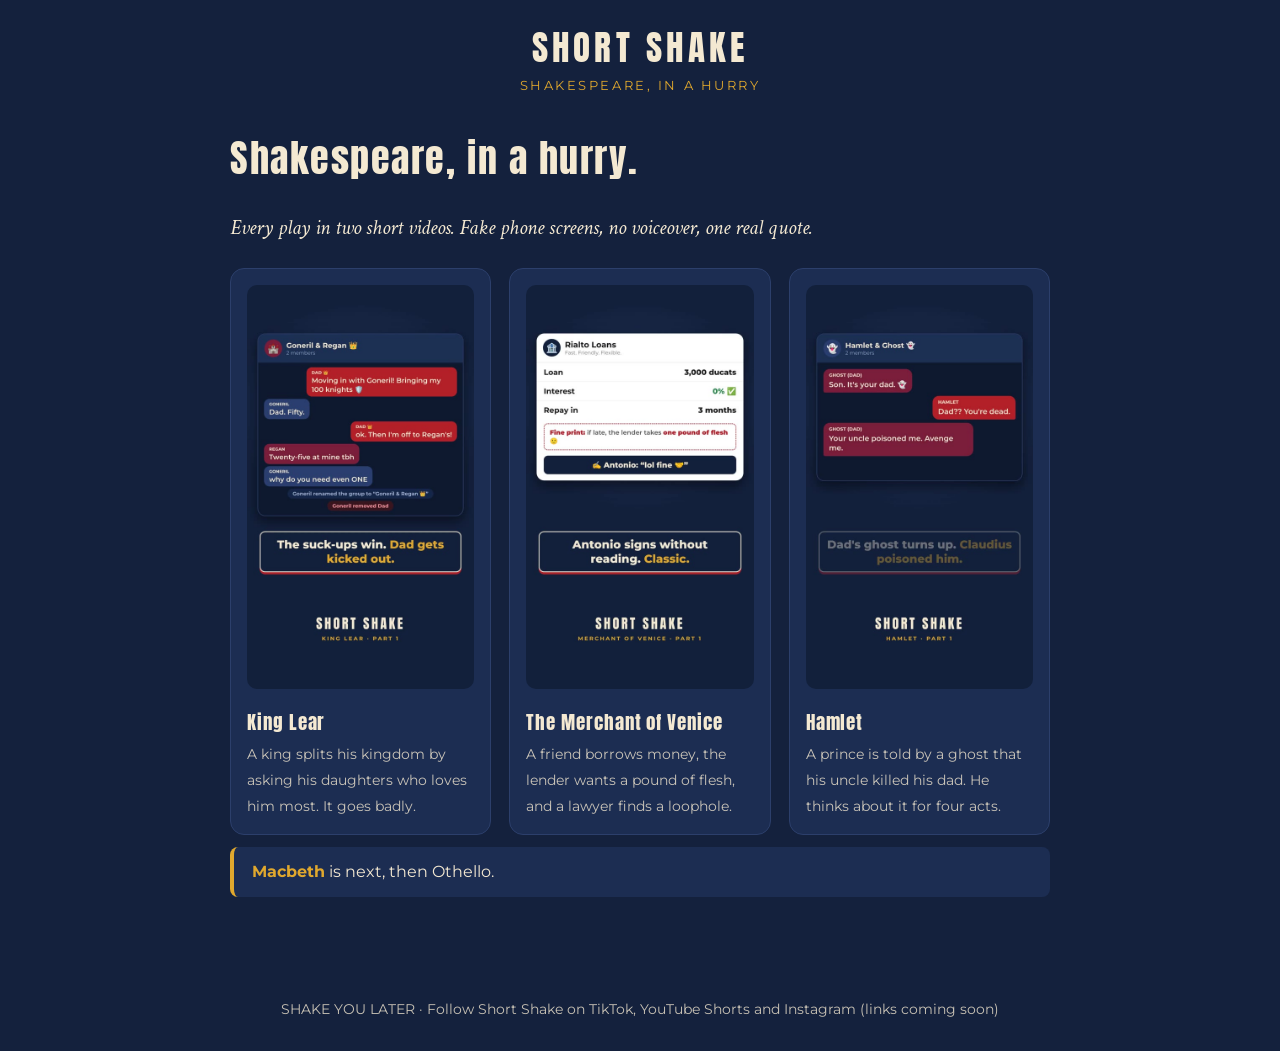
==== index.html @ 5bf3fed9 "Short Shake website v1: home, three play pages, six videos, Render blueprint Co-Authored-By: Claude " ====
<!doctype html><html lang="en"><head><meta charset="utf-8"><meta name="viewport" content="width=device-width,initial-scale=1">
<title>Short Shake: Shakespeare, in a hurry</title><meta name="description" content="Funny two-part Shakespeare summaries in under 90 seconds.">
<link rel="preconnect" href="https://fonts.googleapis.com"><link href="https://fonts.googleapis.com/css2?family=Anton&family=Crimson+Text:ital@1&family=Montserrat:wght@600;800&display=swap" rel="stylesheet">
<link rel="stylesheet" href="css/style.css"></head><body>
<header><a class="logo" href="index.html">SHORT SHAKE</a><p class="tag">Shakespeare, in a hurry</p></header><main><h1>Shakespeare, in a hurry.</h1><p class="lead">Every play in two short videos. Fake phone screens, no voiceover, one real quote.</p><div class="cards"><a class="card" href="plays/king-lear.html"><img src="posters/king-lear-part1.jpg" alt="King Lear" loading="lazy"><h3>King Lear</h3><span>A king splits his kingdom by asking his daughters who loves him most. It goes badly.</span></a><a class="card" href="plays/merchant-of-venice.html"><img src="posters/merchant-part1.jpg" alt="The Merchant of Venice" loading="lazy"><h3>The Merchant of Venice</h3><span>A friend borrows money, the lender wants a pound of flesh, and a lawyer finds a loophole.</span></a><a class="card" href="plays/hamlet.html"><img src="posters/hamlet-part1.jpg" alt="Hamlet" loading="lazy"><h3>Hamlet</h3><span>A prince is told by a ghost that his uncle killed his dad. He thinks about it for four acts.</span></a></div><div class="box"><b>Macbeth</b> is next, then Othello.</div></main><footer>SHAKE YOU LATER &middot; Follow Short Shake on TikTok, YouTube Shorts and Instagram (links coming soon)</footer></body></html>
---- css/style.css ----
:root{--navy:#14213D;--navy2:#1c2d52;--cream:#F4E9D2;--red:#B3202A;--gold:#E0A82E}
*{box-sizing:border-box}
body{margin:0;background:var(--navy);color:var(--cream);font-family:Montserrat,system-ui,sans-serif;line-height:1.6}
a{color:var(--gold)}
header{padding:20px;text-align:center}
.logo{font-family:Anton,Impact,sans-serif;font-size:2.2rem;letter-spacing:.12em;text-decoration:none;color:var(--cream)}
.tag{color:var(--gold);font-size:.8rem;letter-spacing:.2em;text-transform:uppercase;margin:0}
main{max-width:860px;margin:0 auto;padding:0 20px 60px}
h1,h2{font-family:Anton,Impact,sans-serif;letter-spacing:.04em;font-weight:400}
h1{font-size:2.4rem;margin:.3em 0}
h2{font-size:1.5rem;color:var(--gold);margin-top:2em}
.lead{font-family:"Crimson Text",Georgia,serif;font-style:italic;font-size:1.3rem}
.cards{display:grid;grid-template-columns:repeat(auto-fit,minmax(240px,1fr));gap:18px;margin-top:24px}
.card{background:var(--navy2);border-radius:14px;padding:16px;text-decoration:none;color:var(--cream);border:1px solid #2c3f6b;display:block}
.card img{width:100%;border-radius:10px}
.card h3{margin:.6em 0 .2em;font-family:Anton,sans-serif;font-weight:400;letter-spacing:.05em}
.card span{font-size:.85rem;opacity:.8}
.videos{display:grid;grid-template-columns:repeat(auto-fit,minmax(260px,1fr));gap:20px}
.videos figure{margin:0}
video{width:100%;border-radius:14px;background:#000;aspect-ratio:9/16}
figcaption{text-align:center;font-size:.85rem;margin-top:6px;color:var(--gold)}
.box{background:var(--navy2);border-left:4px solid var(--gold);padding:12px 18px;border-radius:8px;margin:12px 0}
.box b{color:var(--gold)}
.phrase{font-family:"Crimson Text",Georgia,serif;font-size:1.25rem;font-style:italic}
.soon{border:2px dashed #4a5f90;border-radius:12px;padding:16px;text-align:center;opacity:.85}
.note{font-size:.9rem;background:#0e182d;padding:12px 16px;border-radius:8px}
nav.next{display:flex;justify-content:space-between;margin-top:40px}
footer{text-align:center;padding:30px;font-size:.85rem;opacity:.8}
ul.who{padding-left:1.1em}
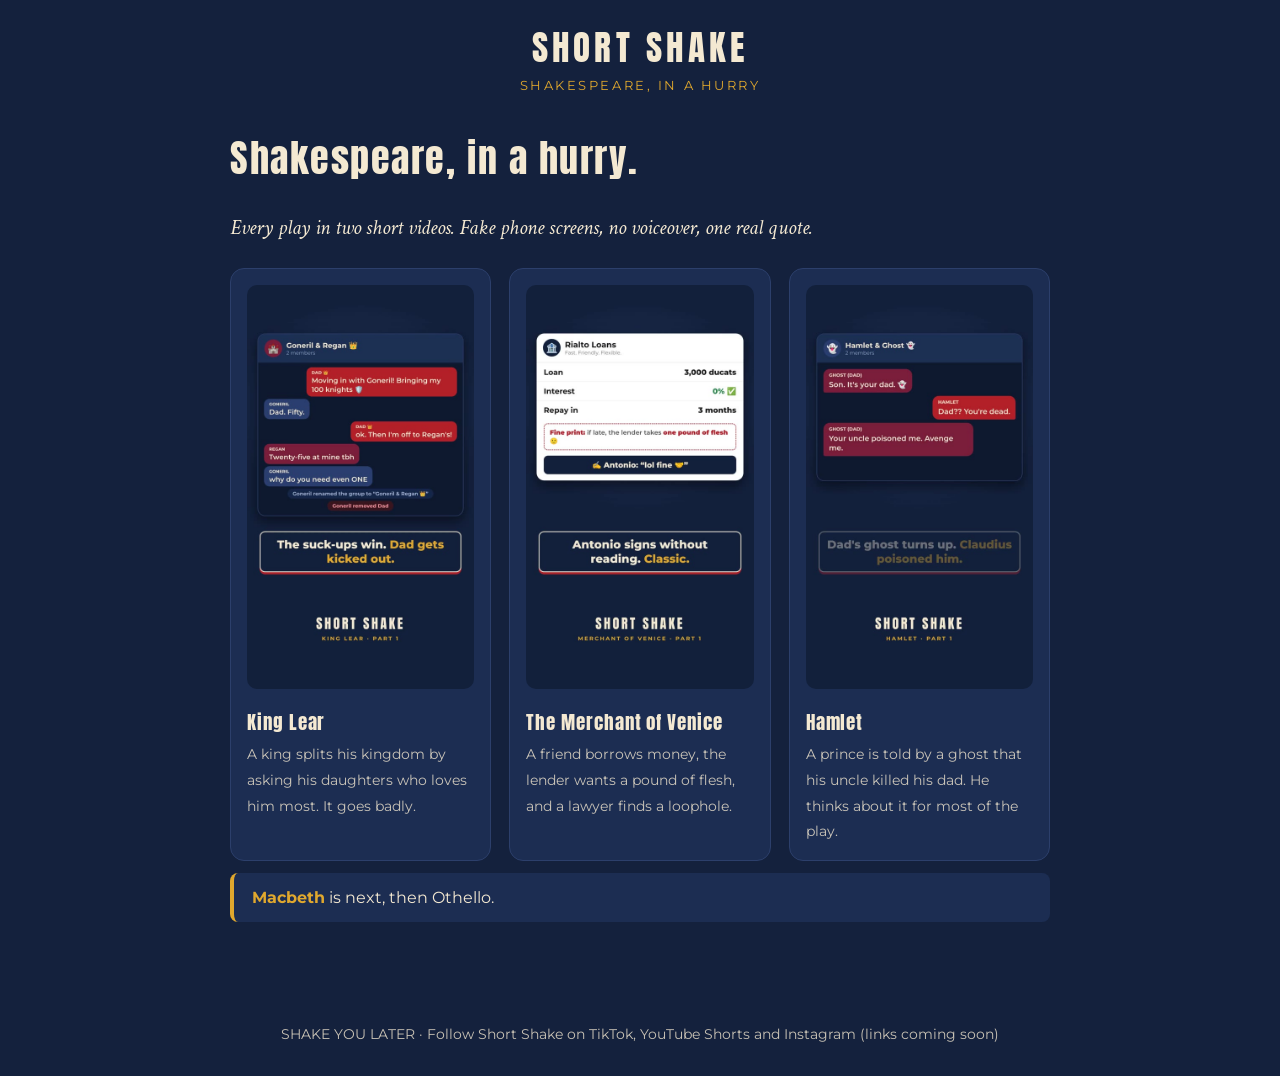
==== commit 3c4d870b: "Play pages: show only the playing part, restore both when finished; fix Hamlet copy Co-Authored-By: " ====
--- a/index.html
+++ b/index.html
@@ -2,4 +2,4 @@
 <title>Short Shake: Shakespeare, in a hurry</title><meta name="description" content="Funny two-part Shakespeare summaries in under 90 seconds.">
 <link rel="preconnect" href="https://fonts.googleapis.com"><link href="https://fonts.googleapis.com/css2?family=Anton&family=Crimson+Text:ital@1&family=Montserrat:wght@600;800&display=swap" rel="stylesheet">
 <link rel="stylesheet" href="css/style.css"></head><body>
-<header><a class="logo" href="index.html">SHORT SHAKE</a><p class="tag">Shakespeare, in a hurry</p></header><main><h1>Shakespeare, in a hurry.</h1><p class="lead">Every play in two short videos. Fake phone screens, no voiceover, one real quote.</p><div class="cards"><a class="card" href="plays/king-lear.html"><img src="posters/king-lear-part1.jpg" alt="King Lear" loading="lazy"><h3>King Lear</h3><span>A king splits his kingdom by asking his daughters who loves him most. It goes badly.</span></a><a class="card" href="plays/merchant-of-venice.html"><img src="posters/merchant-part1.jpg" alt="The Merchant of Venice" loading="lazy"><h3>The Merchant of Venice</h3><span>A friend borrows money, the lender wants a pound of flesh, and a lawyer finds a loophole.</span></a><a class="card" href="plays/hamlet.html"><img src="posters/hamlet-part1.jpg" alt="Hamlet" loading="lazy"><h3>Hamlet</h3><span>A prince is told by a ghost that his uncle killed his dad. He thinks about it for four acts.</span></a></div><div class="box"><b>Macbeth</b> is next, then Othello.</div></main><footer>SHAKE YOU LATER &middot; Follow Short Shake on TikTok, YouTube Shorts and Instagram (links coming soon)</footer></body></html>+<header><a class="logo" href="index.html">SHORT SHAKE</a><p class="tag">Shakespeare, in a hurry</p></header><main><h1>Shakespeare, in a hurry.</h1><p class="lead">Every play in two short videos. Fake phone screens, no voiceover, one real quote.</p><div class="cards"><a class="card" href="plays/king-lear.html"><img src="posters/king-lear-part1.jpg" alt="King Lear" loading="lazy"><h3>King Lear</h3><span>A king splits his kingdom by asking his daughters who loves him most. It goes badly.</span></a><a class="card" href="plays/merchant-of-venice.html"><img src="posters/merchant-part1.jpg" alt="The Merchant of Venice" loading="lazy"><h3>The Merchant of Venice</h3><span>A friend borrows money, the lender wants a pound of flesh, and a lawyer finds a loophole.</span></a><a class="card" href="plays/hamlet.html"><img src="posters/hamlet-part1.jpg" alt="Hamlet" loading="lazy"><h3>Hamlet</h3><span>A prince is told by a ghost that his uncle killed his dad. He thinks about it for most of the play.</span></a></div><div class="box"><b>Macbeth</b> is next, then Othello.</div></main><footer>SHAKE YOU LATER &middot; Follow Short Shake on TikTok, YouTube Shorts and Instagram (links coming soon)</footer></body></html>
--- a/css/style.css
+++ b/css/style.css
@@ -27,3 +27,8 @@
 nav.next{display:flex;justify-content:space-between;margin-top:40px}
 footer{text-align:center;padding:30px;font-size:.85rem;opacity:.8}
 ul.who{padding-left:1.1em}
+.videos.solo{grid-template-columns:minmax(260px,380px);justify-content:center}
+.videos.solo figure:not(.active){display:none}
+.both{text-align:center;margin:14px 0 0}
+.both[hidden]{display:none}
+.both button{background:transparent;color:var(--gold);border:1px solid var(--gold);border-radius:999px;padding:8px 18px;font:inherit;font-size:.85rem;cursor:pointer}
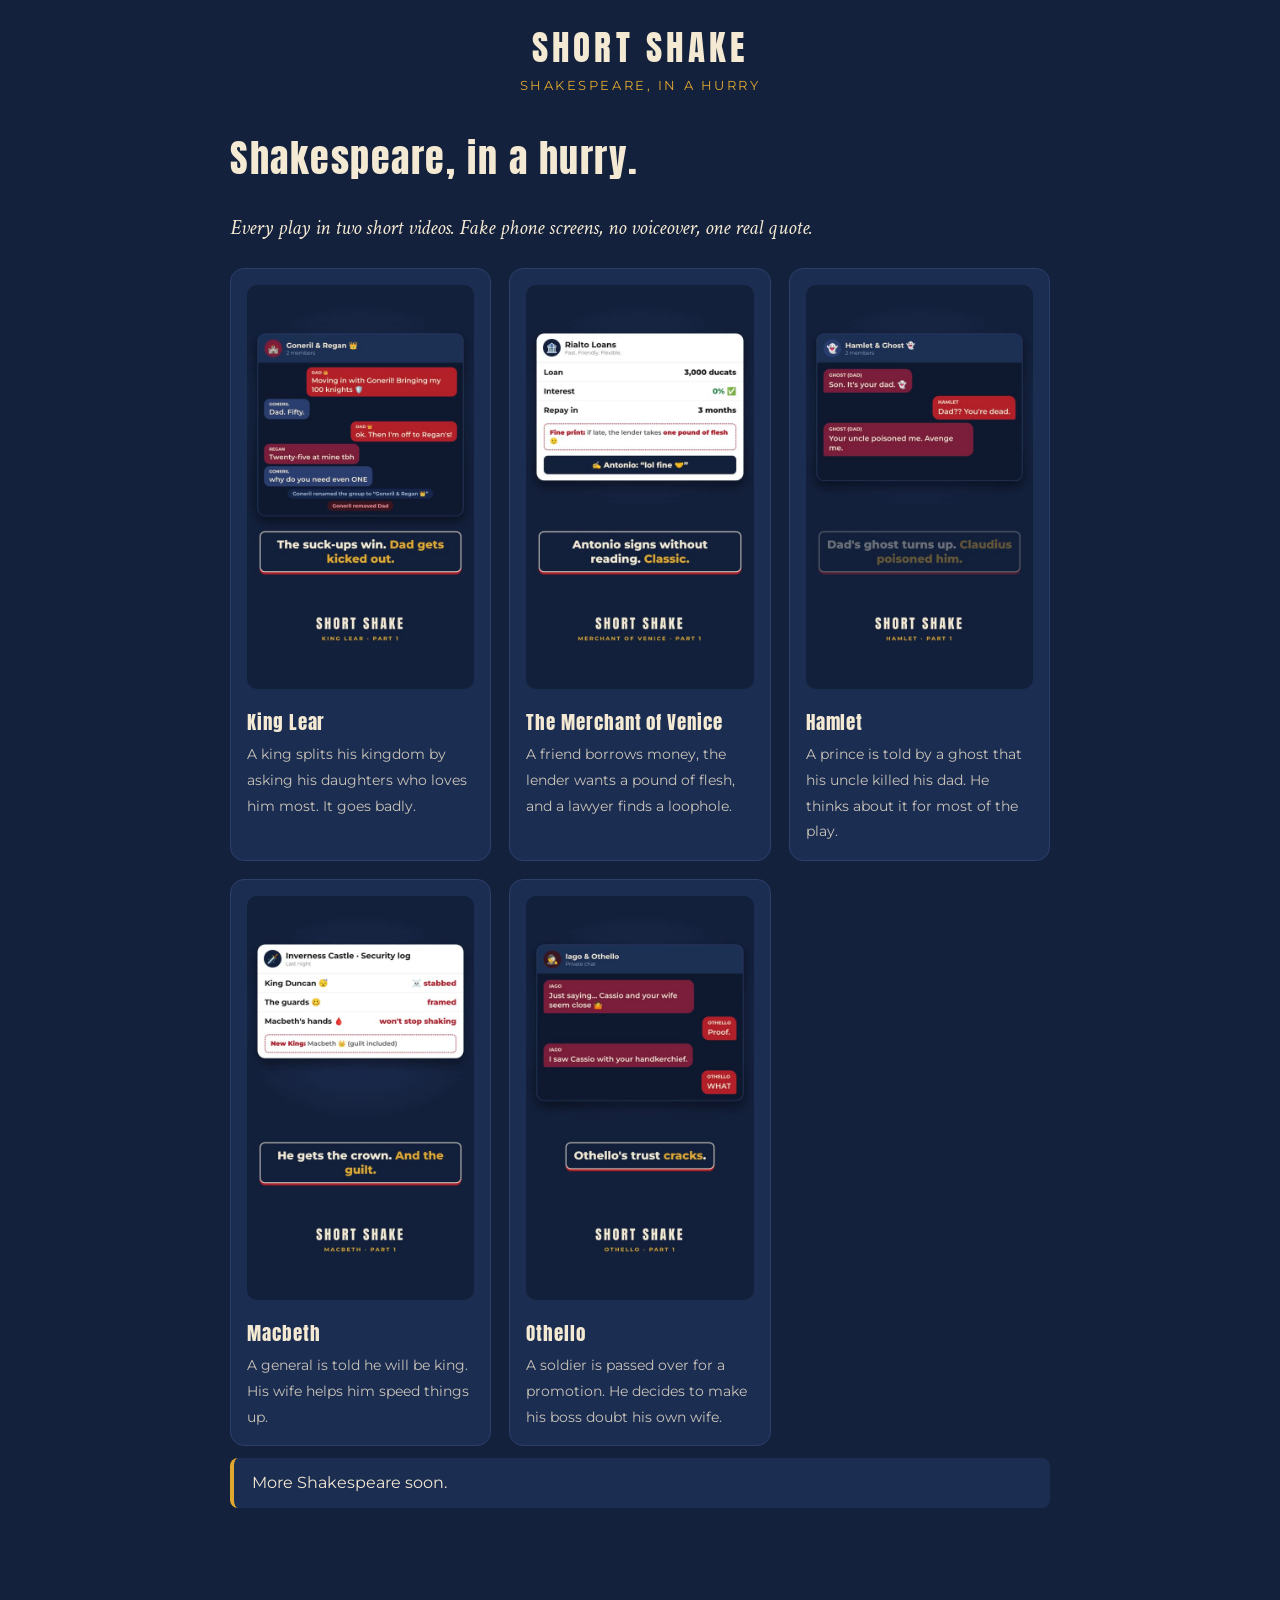
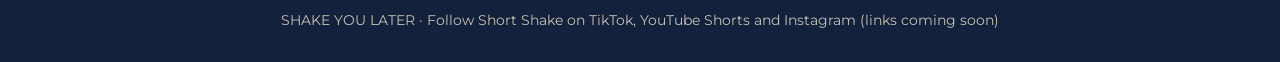
==== commit 3f55b186: "Add Macbeth and Othello: four videos, two play pages, home cards Co-Authored-By: Claude Sonnet 5.5 <" ====
--- a/index.html
+++ b/index.html
@@ -2,4 +2,4 @@
 <title>Short Shake: Shakespeare, in a hurry</title><meta name="description" content="Funny two-part Shakespeare summaries in under 90 seconds.">
 <link rel="preconnect" href="https://fonts.googleapis.com"><link href="https://fonts.googleapis.com/css2?family=Anton&family=Crimson+Text:ital@1&family=Montserrat:wght@600;800&display=swap" rel="stylesheet">
 <link rel="stylesheet" href="css/style.css"></head><body>
-<header><a class="logo" href="index.html">SHORT SHAKE</a><p class="tag">Shakespeare, in a hurry</p></header><main><h1>Shakespeare, in a hurry.</h1><p class="lead">Every play in two short videos. Fake phone screens, no voiceover, one real quote.</p><div class="cards"><a class="card" href="plays/king-lear.html"><img src="posters/king-lear-part1.jpg" alt="King Lear" loading="lazy"><h3>King Lear</h3><span>A king splits his kingdom by asking his daughters who loves him most. It goes badly.</span></a><a class="card" href="plays/merchant-of-venice.html"><img src="posters/merchant-part1.jpg" alt="The Merchant of Venice" loading="lazy"><h3>The Merchant of Venice</h3><span>A friend borrows money, the lender wants a pound of flesh, and a lawyer finds a loophole.</span></a><a class="card" href="plays/hamlet.html"><img src="posters/hamlet-part1.jpg" alt="Hamlet" loading="lazy"><h3>Hamlet</h3><span>A prince is told by a ghost that his uncle killed his dad. He thinks about it for most of the play.</span></a></div><div class="box"><b>Macbeth</b> is next, then Othello.</div></main><footer>SHAKE YOU LATER &middot; Follow Short Shake on TikTok, YouTube Shorts and Instagram (links coming soon)</footer></body></html>+<header><a class="logo" href="index.html">SHORT SHAKE</a><p class="tag">Shakespeare, in a hurry</p></header><main><h1>Shakespeare, in a hurry.</h1><p class="lead">Every play in two short videos. Fake phone screens, no voiceover, one real quote.</p><div class="cards"><a class="card" href="plays/king-lear.html"><img src="posters/king-lear-part1.jpg" alt="King Lear" loading="lazy"><h3>King Lear</h3><span>A king splits his kingdom by asking his daughters who loves him most. It goes badly.</span></a><a class="card" href="plays/merchant-of-venice.html"><img src="posters/merchant-part1.jpg" alt="The Merchant of Venice" loading="lazy"><h3>The Merchant of Venice</h3><span>A friend borrows money, the lender wants a pound of flesh, and a lawyer finds a loophole.</span></a><a class="card" href="plays/hamlet.html"><img src="posters/hamlet-part1.jpg" alt="Hamlet" loading="lazy"><h3>Hamlet</h3><span>A prince is told by a ghost that his uncle killed his dad. He thinks about it for most of the play.</span></a><a class="card" href="plays/macbeth.html"><img src="posters/macbeth-part1.jpg" alt="Macbeth" loading="lazy"><h3>Macbeth</h3><span>A general is told he will be king. His wife helps him speed things up.</span></a><a class="card" href="plays/othello.html"><img src="posters/othello-part1.jpg" alt="Othello" loading="lazy"><h3>Othello</h3><span>A soldier is passed over for a promotion. He decides to make his boss doubt his own wife.</span></a></div><div class="box">More Shakespeare soon.</div></main><footer>SHAKE YOU LATER &middot; Follow Short Shake on TikTok, YouTube Shorts and Instagram (links coming soon)</footer></body></html>
--- a/css/style.css
+++ b/css/style.css
@@ -32,3 +32,10 @@
 .both{text-align:center;margin:14px 0 0}
 .both[hidden]{display:none}
 .both button{background:transparent;color:var(--gold);border:1px solid var(--gold);border-radius:999px;padding:8px 18px;font:inherit;font-size:.85rem;cursor:pointer}
+
+.vwrap{position:relative}
+.bigplay{position:absolute;inset:0;width:100%;height:100%;background:transparent;border:0;cursor:pointer;border-radius:14px;padding:0}
+.bigplay[hidden]{display:none}
+.bigplay span{position:absolute;left:50%;top:46%;width:76px;height:76px;margin:-38px 0 0 -38px;border-radius:50%;background:rgba(179,32,42,.92);box-shadow:0 4px 18px rgba(0,0,0,.45)}
+.bigplay span:after{content:"";position:absolute;left:30px;top:22px;border-left:26px solid #F4E9D2;border-top:16px solid transparent;border-bottom:16px solid transparent}
+.bigplay:hover span{background:#d02a36}
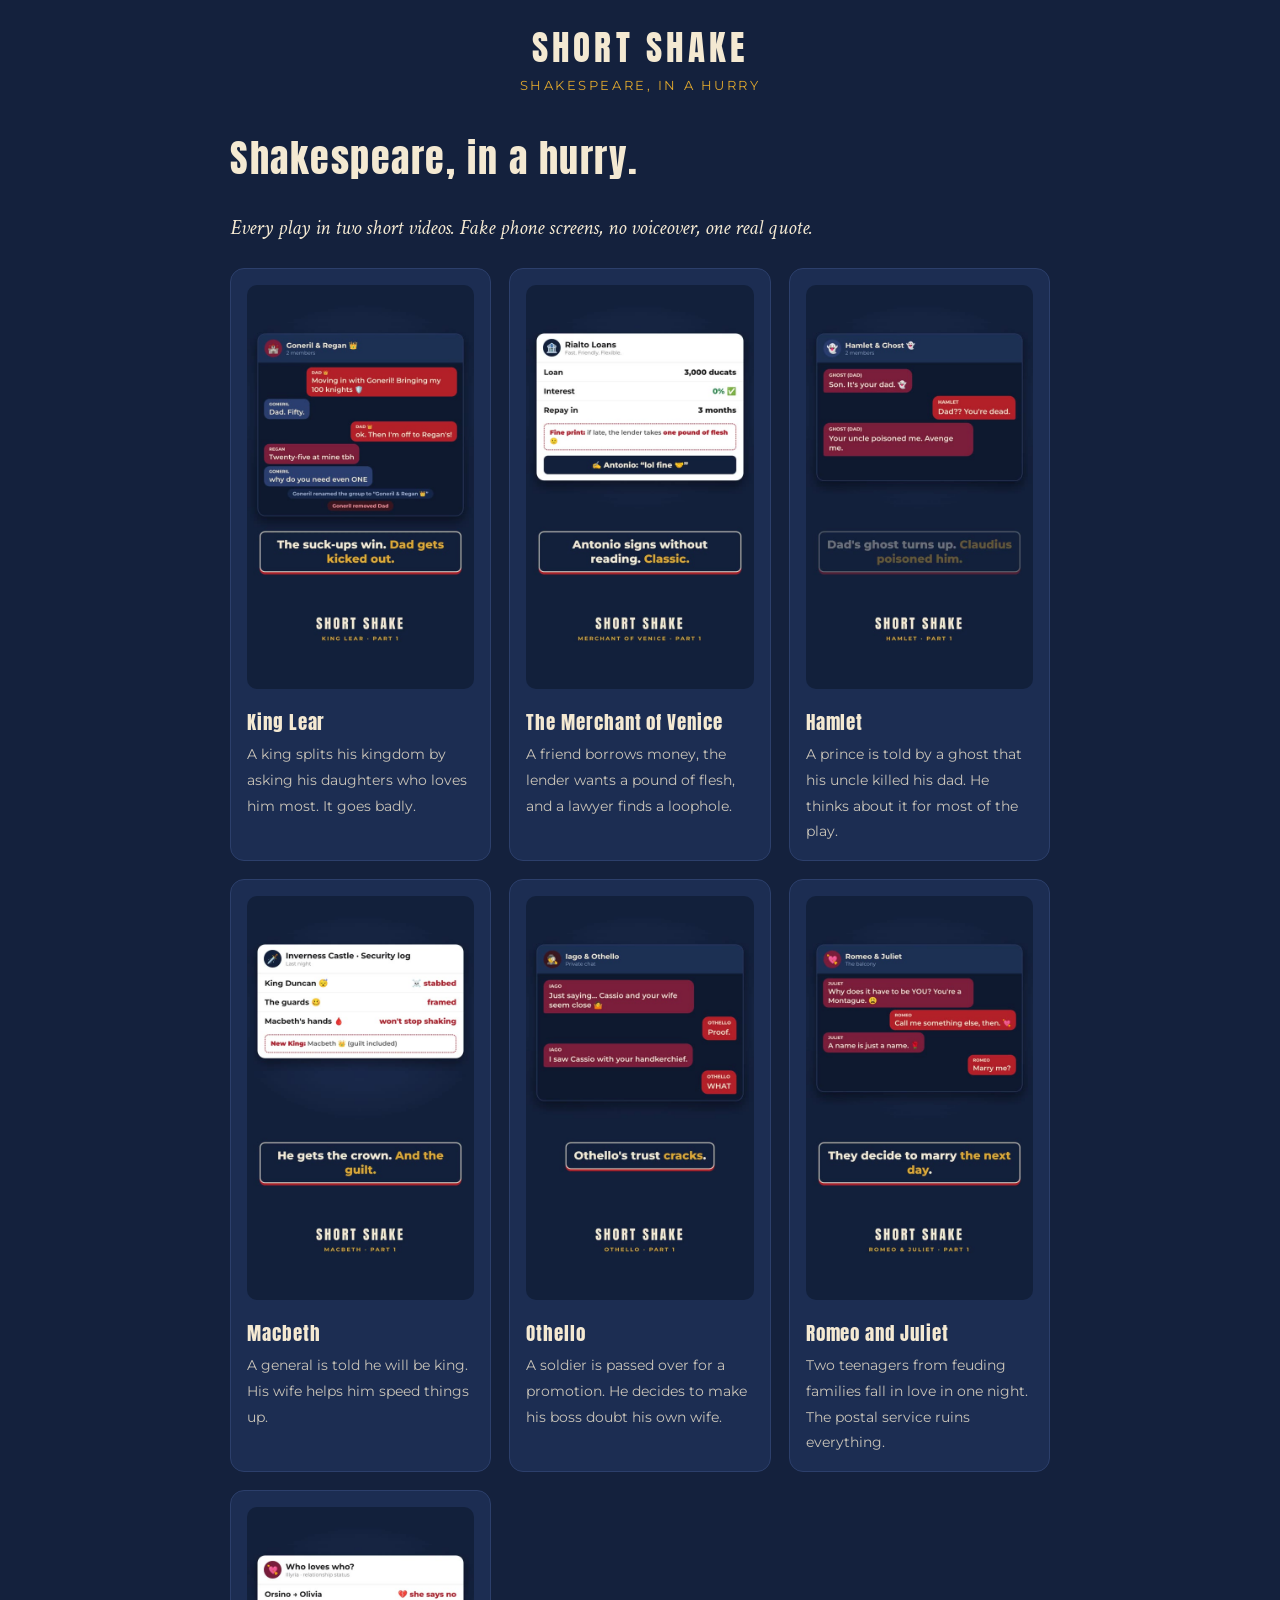
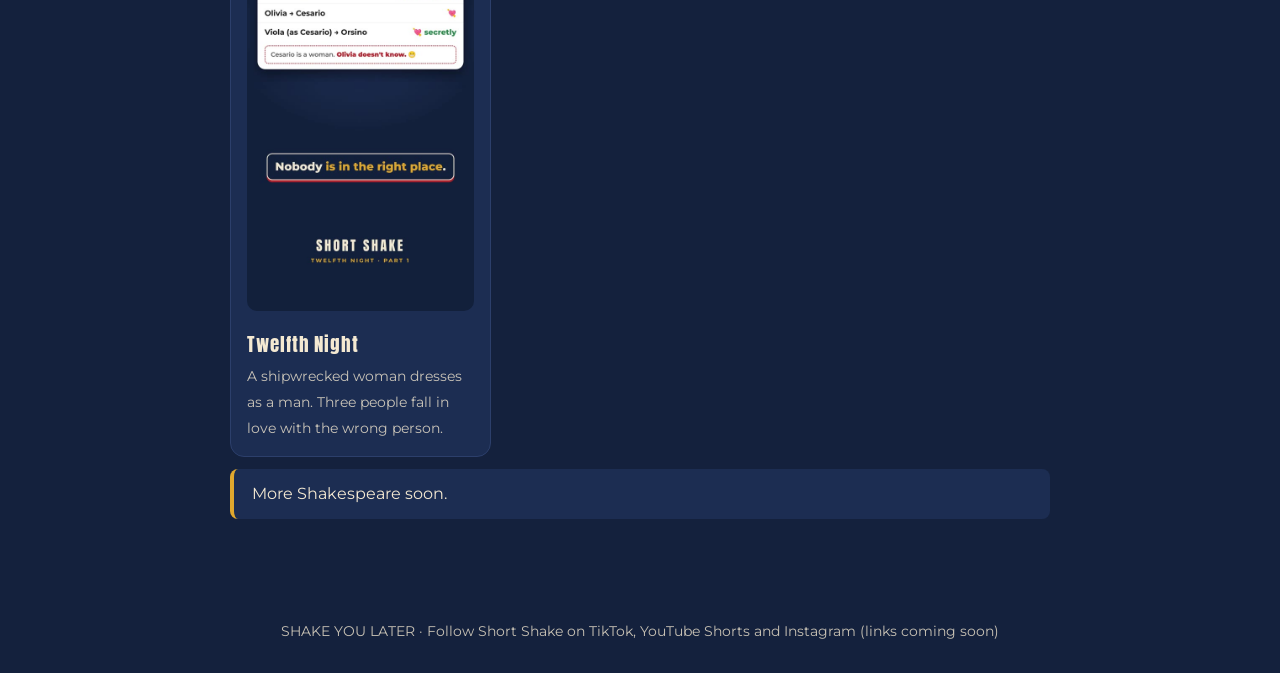
==== commit 7c8a9e1e: "Add Romeo and Juliet and Twelfth Night: four videos, two play pages, home cards Co-Authored-By: Clau" ====
--- a/index.html
+++ b/index.html
@@ -2,4 +2,4 @@
 <title>Short Shake: Shakespeare, in a hurry</title><meta name="description" content="Funny two-part Shakespeare summaries in under 90 seconds.">
 <link rel="preconnect" href="https://fonts.googleapis.com"><link href="https://fonts.googleapis.com/css2?family=Anton&family=Crimson+Text:ital@1&family=Montserrat:wght@600;800&display=swap" rel="stylesheet">
 <link rel="stylesheet" href="css/style.css"></head><body>
-<header><a class="logo" href="index.html">SHORT SHAKE</a><p class="tag">Shakespeare, in a hurry</p></header><main><h1>Shakespeare, in a hurry.</h1><p class="lead">Every play in two short videos. Fake phone screens, no voiceover, one real quote.</p><div class="cards"><a class="card" href="plays/king-lear.html"><img src="posters/king-lear-part1.jpg" alt="King Lear" loading="lazy"><h3>King Lear</h3><span>A king splits his kingdom by asking his daughters who loves him most. It goes badly.</span></a><a class="card" href="plays/merchant-of-venice.html"><img src="posters/merchant-part1.jpg" alt="The Merchant of Venice" loading="lazy"><h3>The Merchant of Venice</h3><span>A friend borrows money, the lender wants a pound of flesh, and a lawyer finds a loophole.</span></a><a class="card" href="plays/hamlet.html"><img src="posters/hamlet-part1.jpg" alt="Hamlet" loading="lazy"><h3>Hamlet</h3><span>A prince is told by a ghost that his uncle killed his dad. He thinks about it for most of the play.</span></a><a class="card" href="plays/macbeth.html"><img src="posters/macbeth-part1.jpg" alt="Macbeth" loading="lazy"><h3>Macbeth</h3><span>A general is told he will be king. His wife helps him speed things up.</span></a><a class="card" href="plays/othello.html"><img src="posters/othello-part1.jpg" alt="Othello" loading="lazy"><h3>Othello</h3><span>A soldier is passed over for a promotion. He decides to make his boss doubt his own wife.</span></a></div><div class="box">More Shakespeare soon.</div></main><footer>SHAKE YOU LATER &middot; Follow Short Shake on TikTok, YouTube Shorts and Instagram (links coming soon)</footer></body></html>+<header><a class="logo" href="index.html">SHORT SHAKE</a><p class="tag">Shakespeare, in a hurry</p></header><main><h1>Shakespeare, in a hurry.</h1><p class="lead">Every play in two short videos. Fake phone screens, no voiceover, one real quote.</p><div class="cards"><a class="card" href="plays/king-lear.html"><img src="posters/king-lear-part1.jpg" alt="King Lear" loading="lazy"><h3>King Lear</h3><span>A king splits his kingdom by asking his daughters who loves him most. It goes badly.</span></a><a class="card" href="plays/merchant-of-venice.html"><img src="posters/merchant-part1.jpg" alt="The Merchant of Venice" loading="lazy"><h3>The Merchant of Venice</h3><span>A friend borrows money, the lender wants a pound of flesh, and a lawyer finds a loophole.</span></a><a class="card" href="plays/hamlet.html"><img src="posters/hamlet-part1.jpg" alt="Hamlet" loading="lazy"><h3>Hamlet</h3><span>A prince is told by a ghost that his uncle killed his dad. He thinks about it for most of the play.</span></a><a class="card" href="plays/macbeth.html"><img src="posters/macbeth-part1.jpg" alt="Macbeth" loading="lazy"><h3>Macbeth</h3><span>A general is told he will be king. His wife helps him speed things up.</span></a><a class="card" href="plays/othello.html"><img src="posters/othello-part1.jpg" alt="Othello" loading="lazy"><h3>Othello</h3><span>A soldier is passed over for a promotion. He decides to make his boss doubt his own wife.</span></a><a class="card" href="plays/romeo-and-juliet.html"><img src="posters/romeo-part1.jpg" alt="Romeo and Juliet" loading="lazy"><h3>Romeo and Juliet</h3><span>Two teenagers from feuding families fall in love in one night. The postal service ruins everything.</span></a><a class="card" href="plays/twelfth-night.html"><img src="posters/twelfth-part1.jpg" alt="Twelfth Night" loading="lazy"><h3>Twelfth Night</h3><span>A shipwrecked woman dresses as a man. Three people fall in love with the wrong person.</span></a></div><div class="box">More Shakespeare soon.</div></main><footer>SHAKE YOU LATER &middot; Follow Short Shake on TikTok, YouTube Shorts and Instagram (links coming soon)</footer></body></html>
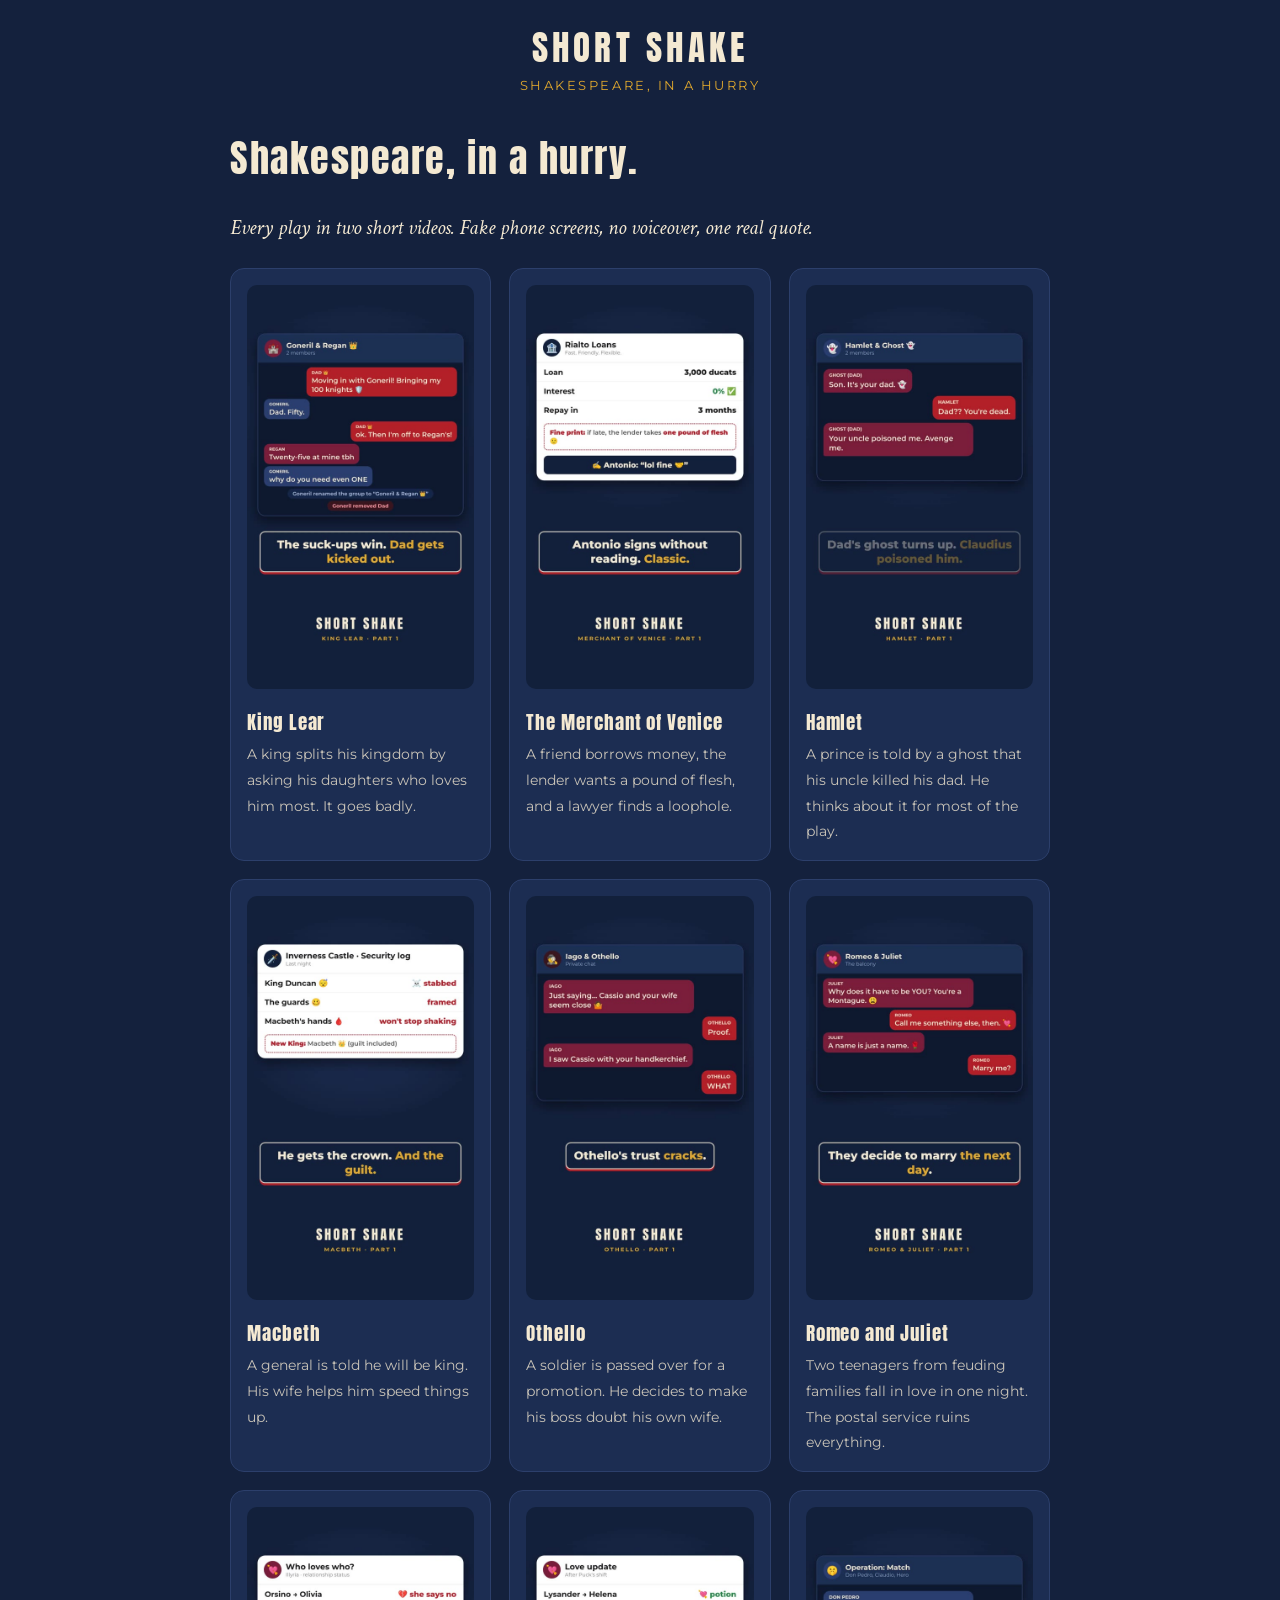
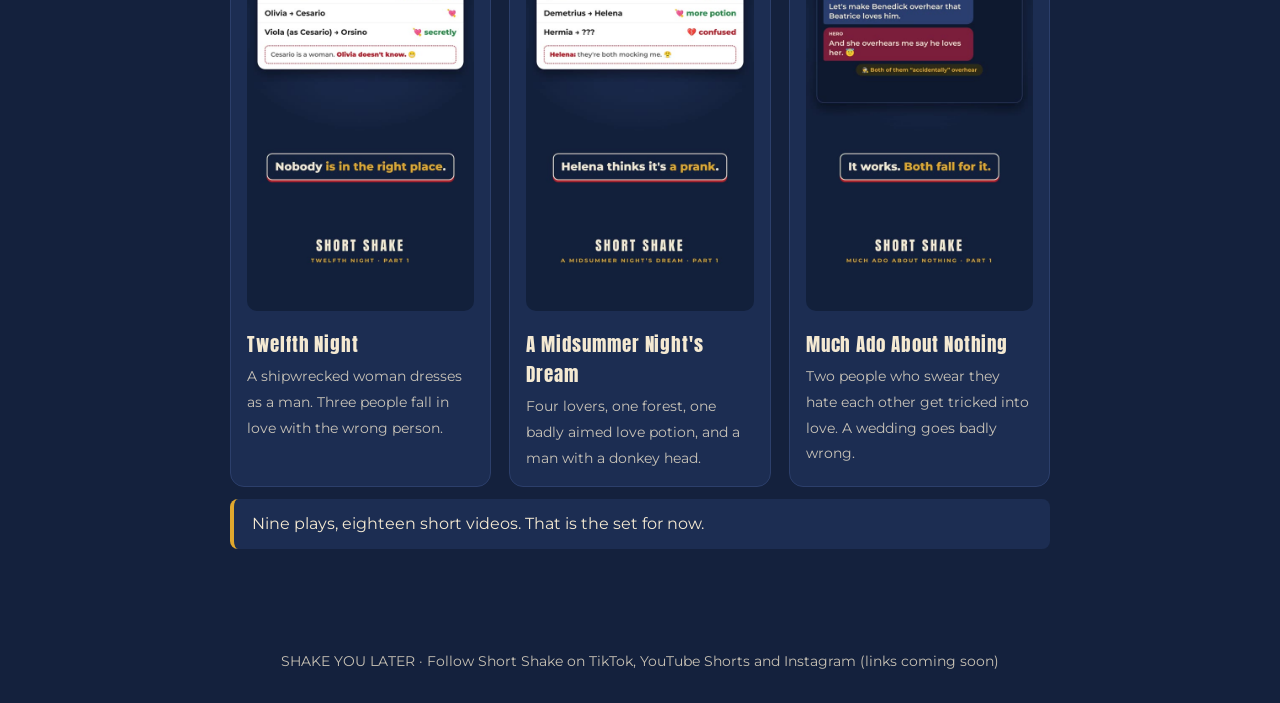
==== commit 7c31bc1c: "Add A Midsummer Night's Dream and Much Ado About Nothing: four videos, two play pages, home cards Co" ====
--- a/index.html
+++ b/index.html
@@ -2,4 +2,4 @@
 <title>Short Shake: Shakespeare, in a hurry</title><meta name="description" content="Funny two-part Shakespeare summaries in under 90 seconds.">
 <link rel="preconnect" href="https://fonts.googleapis.com"><link href="https://fonts.googleapis.com/css2?family=Anton&family=Crimson+Text:ital@1&family=Montserrat:wght@600;800&display=swap" rel="stylesheet">
 <link rel="stylesheet" href="css/style.css"></head><body>
-<header><a class="logo" href="index.html">SHORT SHAKE</a><p class="tag">Shakespeare, in a hurry</p></header><main><h1>Shakespeare, in a hurry.</h1><p class="lead">Every play in two short videos. Fake phone screens, no voiceover, one real quote.</p><div class="cards"><a class="card" href="plays/king-lear.html"><img src="posters/king-lear-part1.jpg" alt="King Lear" loading="lazy"><h3>King Lear</h3><span>A king splits his kingdom by asking his daughters who loves him most. It goes badly.</span></a><a class="card" href="plays/merchant-of-venice.html"><img src="posters/merchant-part1.jpg" alt="The Merchant of Venice" loading="lazy"><h3>The Merchant of Venice</h3><span>A friend borrows money, the lender wants a pound of flesh, and a lawyer finds a loophole.</span></a><a class="card" href="plays/hamlet.html"><img src="posters/hamlet-part1.jpg" alt="Hamlet" loading="lazy"><h3>Hamlet</h3><span>A prince is told by a ghost that his uncle killed his dad. He thinks about it for most of the play.</span></a><a class="card" href="plays/macbeth.html"><img src="posters/macbeth-part1.jpg" alt="Macbeth" loading="lazy"><h3>Macbeth</h3><span>A general is told he will be king. His wife helps him speed things up.</span></a><a class="card" href="plays/othello.html"><img src="posters/othello-part1.jpg" alt="Othello" loading="lazy"><h3>Othello</h3><span>A soldier is passed over for a promotion. He decides to make his boss doubt his own wife.</span></a><a class="card" href="plays/romeo-and-juliet.html"><img src="posters/romeo-part1.jpg" alt="Romeo and Juliet" loading="lazy"><h3>Romeo and Juliet</h3><span>Two teenagers from feuding families fall in love in one night. The postal service ruins everything.</span></a><a class="card" href="plays/twelfth-night.html"><img src="posters/twelfth-part1.jpg" alt="Twelfth Night" loading="lazy"><h3>Twelfth Night</h3><span>A shipwrecked woman dresses as a man. Three people fall in love with the wrong person.</span></a></div><div class="box">More Shakespeare soon.</div></main><footer>SHAKE YOU LATER &middot; Follow Short Shake on TikTok, YouTube Shorts and Instagram (links coming soon)</footer></body></html>+<header><a class="logo" href="index.html">SHORT SHAKE</a><p class="tag">Shakespeare, in a hurry</p></header><main><h1>Shakespeare, in a hurry.</h1><p class="lead">Every play in two short videos. Fake phone screens, no voiceover, one real quote.</p><div class="cards"><a class="card" href="plays/king-lear.html"><img src="posters/king-lear-part1.jpg" alt="King Lear" loading="lazy"><h3>King Lear</h3><span>A king splits his kingdom by asking his daughters who loves him most. It goes badly.</span></a><a class="card" href="plays/merchant-of-venice.html"><img src="posters/merchant-part1.jpg" alt="The Merchant of Venice" loading="lazy"><h3>The Merchant of Venice</h3><span>A friend borrows money, the lender wants a pound of flesh, and a lawyer finds a loophole.</span></a><a class="card" href="plays/hamlet.html"><img src="posters/hamlet-part1.jpg" alt="Hamlet" loading="lazy"><h3>Hamlet</h3><span>A prince is told by a ghost that his uncle killed his dad. He thinks about it for most of the play.</span></a><a class="card" href="plays/macbeth.html"><img src="posters/macbeth-part1.jpg" alt="Macbeth" loading="lazy"><h3>Macbeth</h3><span>A general is told he will be king. His wife helps him speed things up.</span></a><a class="card" href="plays/othello.html"><img src="posters/othello-part1.jpg" alt="Othello" loading="lazy"><h3>Othello</h3><span>A soldier is passed over for a promotion. He decides to make his boss doubt his own wife.</span></a><a class="card" href="plays/romeo-and-juliet.html"><img src="posters/romeo-part1.jpg" alt="Romeo and Juliet" loading="lazy"><h3>Romeo and Juliet</h3><span>Two teenagers from feuding families fall in love in one night. The postal service ruins everything.</span></a><a class="card" href="plays/twelfth-night.html"><img src="posters/twelfth-part1.jpg" alt="Twelfth Night" loading="lazy"><h3>Twelfth Night</h3><span>A shipwrecked woman dresses as a man. Three people fall in love with the wrong person.</span></a><a class="card" href="plays/midsummer-nights-dream.html"><img src="posters/midsummer-part1.jpg" alt="A Midsummer Night's Dream" loading="lazy"><h3>A Midsummer Night's Dream</h3><span>Four lovers, one forest, one badly aimed love potion, and a man with a donkey head.</span></a><a class="card" href="plays/much-ado-about-nothing.html"><img src="posters/muchado-part1.jpg" alt="Much Ado About Nothing" loading="lazy"><h3>Much Ado About Nothing</h3><span>Two people who swear they hate each other get tricked into love. A wedding goes badly wrong.</span></a></div><div class="box">Nine plays, eighteen short videos. That is the set for now.</div></main><footer>SHAKE YOU LATER &middot; Follow Short Shake on TikTok, YouTube Shorts and Instagram (links coming soon)</footer></body></html>
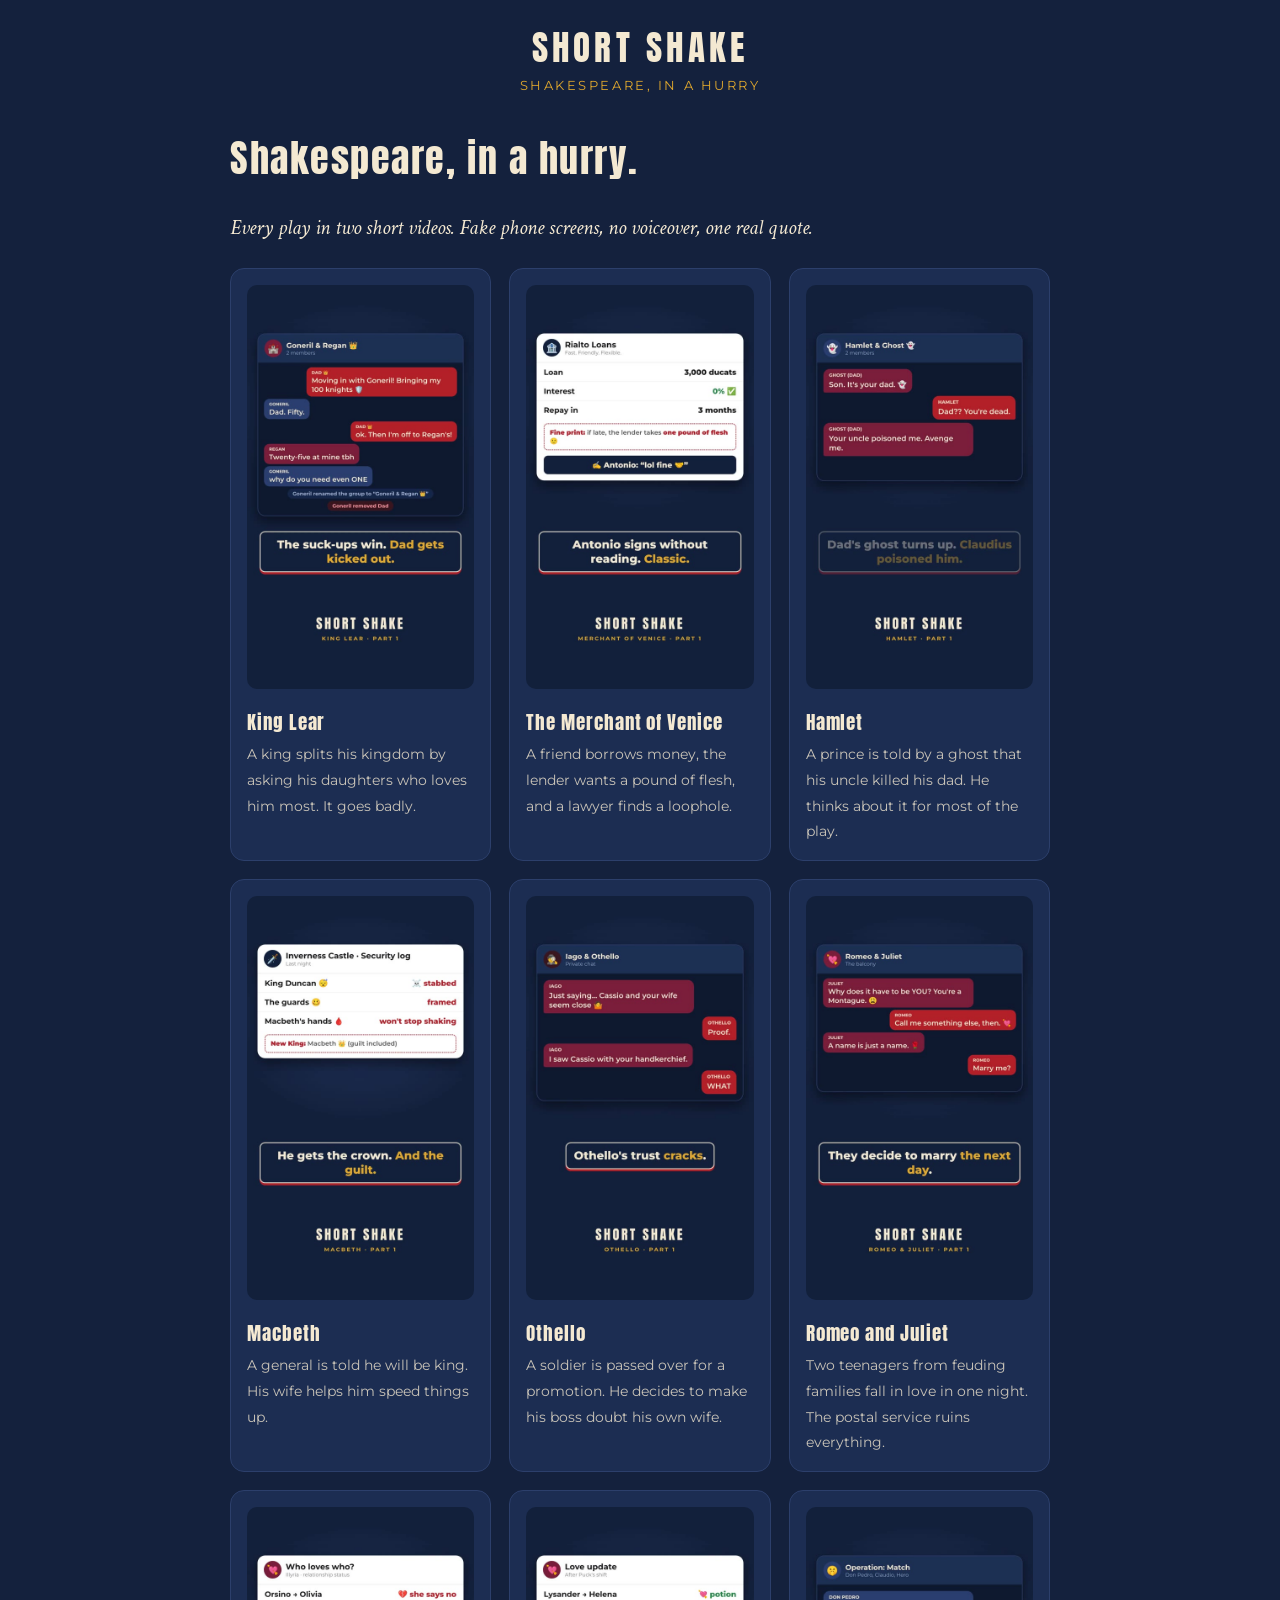
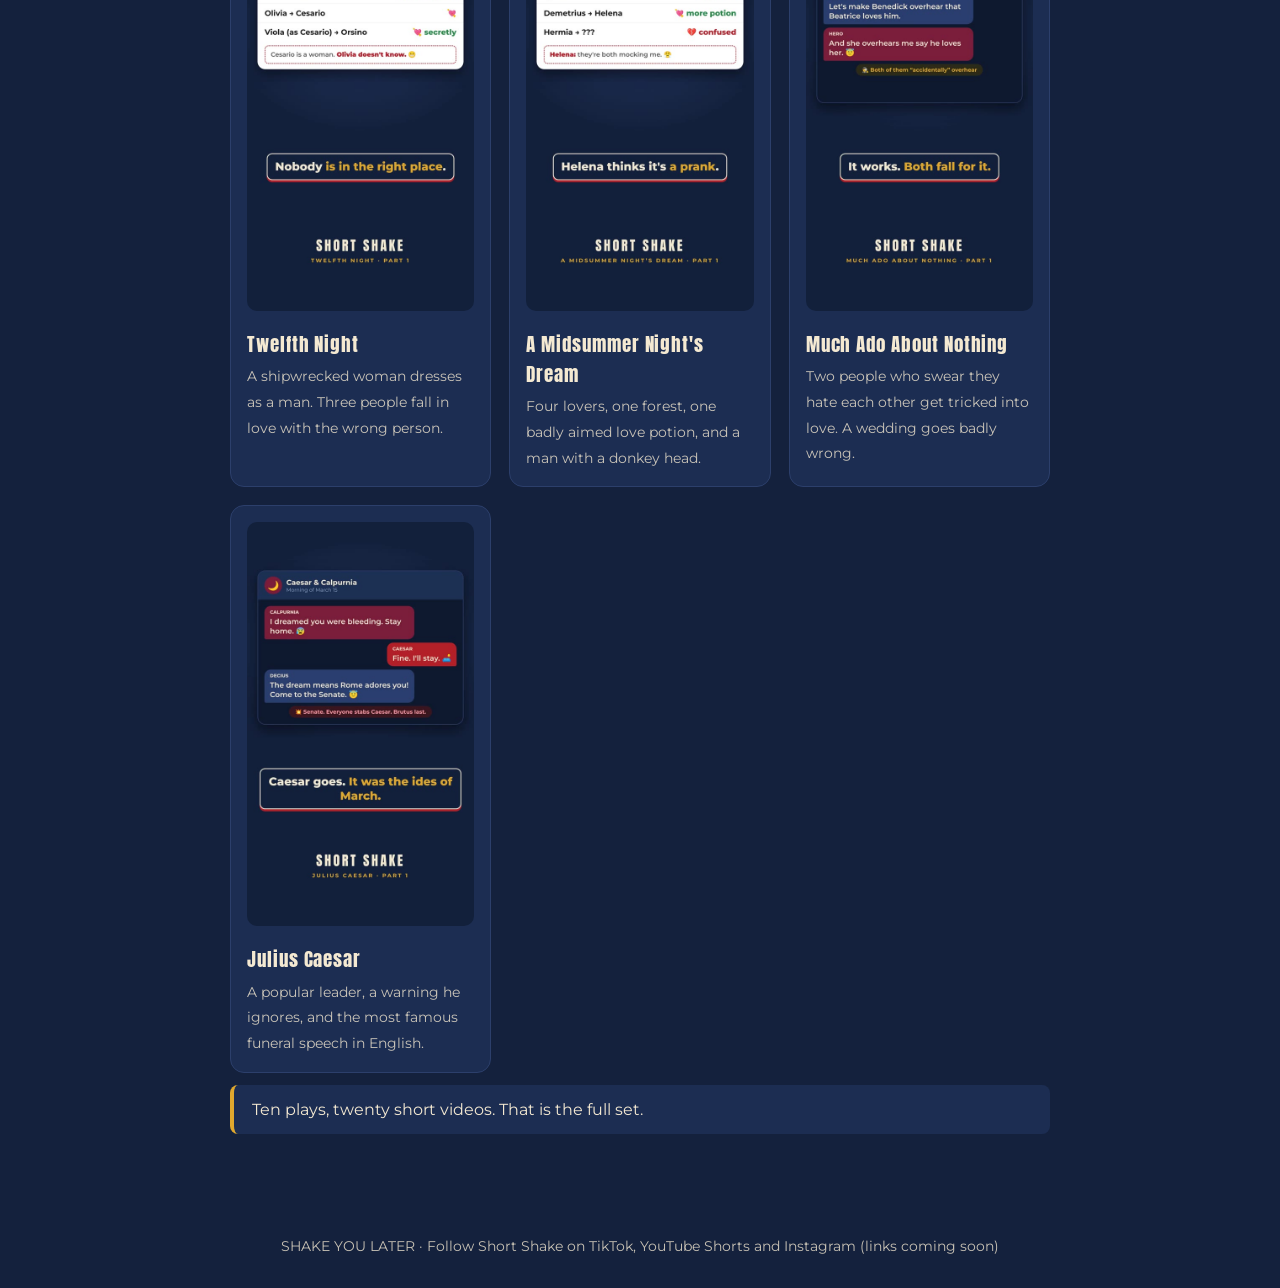
==== commit 9f3e8f34: "Add Julius Caesar, the tenth and final play Co-Authored-By: Claude Sonnet 5.5 <noreply@anthropic.com" ====
--- a/index.html
+++ b/index.html
@@ -2,4 +2,4 @@
 <title>Short Shake: Shakespeare, in a hurry</title><meta name="description" content="Funny two-part Shakespeare summaries in under 90 seconds.">
 <link rel="preconnect" href="https://fonts.googleapis.com"><link href="https://fonts.googleapis.com/css2?family=Anton&family=Crimson+Text:ital@1&family=Montserrat:wght@600;800&display=swap" rel="stylesheet">
 <link rel="stylesheet" href="css/style.css"></head><body>
-<header><a class="logo" href="index.html">SHORT SHAKE</a><p class="tag">Shakespeare, in a hurry</p></header><main><h1>Shakespeare, in a hurry.</h1><p class="lead">Every play in two short videos. Fake phone screens, no voiceover, one real quote.</p><div class="cards"><a class="card" href="plays/king-lear.html"><img src="posters/king-lear-part1.jpg" alt="King Lear" loading="lazy"><h3>King Lear</h3><span>A king splits his kingdom by asking his daughters who loves him most. It goes badly.</span></a><a class="card" href="plays/merchant-of-venice.html"><img src="posters/merchant-part1.jpg" alt="The Merchant of Venice" loading="lazy"><h3>The Merchant of Venice</h3><span>A friend borrows money, the lender wants a pound of flesh, and a lawyer finds a loophole.</span></a><a class="card" href="plays/hamlet.html"><img src="posters/hamlet-part1.jpg" alt="Hamlet" loading="lazy"><h3>Hamlet</h3><span>A prince is told by a ghost that his uncle killed his dad. He thinks about it for most of the play.</span></a><a class="card" href="plays/macbeth.html"><img src="posters/macbeth-part1.jpg" alt="Macbeth" loading="lazy"><h3>Macbeth</h3><span>A general is told he will be king. His wife helps him speed things up.</span></a><a class="card" href="plays/othello.html"><img src="posters/othello-part1.jpg" alt="Othello" loading="lazy"><h3>Othello</h3><span>A soldier is passed over for a promotion. He decides to make his boss doubt his own wife.</span></a><a class="card" href="plays/romeo-and-juliet.html"><img src="posters/romeo-part1.jpg" alt="Romeo and Juliet" loading="lazy"><h3>Romeo and Juliet</h3><span>Two teenagers from feuding families fall in love in one night. The postal service ruins everything.</span></a><a class="card" href="plays/twelfth-night.html"><img src="posters/twelfth-part1.jpg" alt="Twelfth Night" loading="lazy"><h3>Twelfth Night</h3><span>A shipwrecked woman dresses as a man. Three people fall in love with the wrong person.</span></a><a class="card" href="plays/midsummer-nights-dream.html"><img src="posters/midsummer-part1.jpg" alt="A Midsummer Night's Dream" loading="lazy"><h3>A Midsummer Night's Dream</h3><span>Four lovers, one forest, one badly aimed love potion, and a man with a donkey head.</span></a><a class="card" href="plays/much-ado-about-nothing.html"><img src="posters/muchado-part1.jpg" alt="Much Ado About Nothing" loading="lazy"><h3>Much Ado About Nothing</h3><span>Two people who swear they hate each other get tricked into love. A wedding goes badly wrong.</span></a></div><div class="box">Nine plays, eighteen short videos. That is the set for now.</div></main><footer>SHAKE YOU LATER &middot; Follow Short Shake on TikTok, YouTube Shorts and Instagram (links coming soon)</footer></body></html>+<header><a class="logo" href="index.html">SHORT SHAKE</a><p class="tag">Shakespeare, in a hurry</p></header><main><h1>Shakespeare, in a hurry.</h1><p class="lead">Every play in two short videos. Fake phone screens, no voiceover, one real quote.</p><div class="cards"><a class="card" href="plays/king-lear.html"><img src="posters/king-lear-part1.jpg" alt="King Lear" loading="lazy"><h3>King Lear</h3><span>A king splits his kingdom by asking his daughters who loves him most. It goes badly.</span></a><a class="card" href="plays/merchant-of-venice.html"><img src="posters/merchant-part1.jpg" alt="The Merchant of Venice" loading="lazy"><h3>The Merchant of Venice</h3><span>A friend borrows money, the lender wants a pound of flesh, and a lawyer finds a loophole.</span></a><a class="card" href="plays/hamlet.html"><img src="posters/hamlet-part1.jpg" alt="Hamlet" loading="lazy"><h3>Hamlet</h3><span>A prince is told by a ghost that his uncle killed his dad. He thinks about it for most of the play.</span></a><a class="card" href="plays/macbeth.html"><img src="posters/macbeth-part1.jpg" alt="Macbeth" loading="lazy"><h3>Macbeth</h3><span>A general is told he will be king. His wife helps him speed things up.</span></a><a class="card" href="plays/othello.html"><img src="posters/othello-part1.jpg" alt="Othello" loading="lazy"><h3>Othello</h3><span>A soldier is passed over for a promotion. He decides to make his boss doubt his own wife.</span></a><a class="card" href="plays/romeo-and-juliet.html"><img src="posters/romeo-part1.jpg" alt="Romeo and Juliet" loading="lazy"><h3>Romeo and Juliet</h3><span>Two teenagers from feuding families fall in love in one night. The postal service ruins everything.</span></a><a class="card" href="plays/twelfth-night.html"><img src="posters/twelfth-part1.jpg" alt="Twelfth Night" loading="lazy"><h3>Twelfth Night</h3><span>A shipwrecked woman dresses as a man. Three people fall in love with the wrong person.</span></a><a class="card" href="plays/midsummer-nights-dream.html"><img src="posters/midsummer-part1.jpg" alt="A Midsummer Night's Dream" loading="lazy"><h3>A Midsummer Night's Dream</h3><span>Four lovers, one forest, one badly aimed love potion, and a man with a donkey head.</span></a><a class="card" href="plays/much-ado-about-nothing.html"><img src="posters/muchado-part1.jpg" alt="Much Ado About Nothing" loading="lazy"><h3>Much Ado About Nothing</h3><span>Two people who swear they hate each other get tricked into love. A wedding goes badly wrong.</span></a><a class="card" href="plays/julius-caesar.html"><img src="posters/juliuscaesar-part1.jpg" alt="Julius Caesar" loading="lazy"><h3>Julius Caesar</h3><span>A popular leader, a warning he ignores, and the most famous funeral speech in English.</span></a></div><div class="box">Ten plays, twenty short videos. That is the full set.</div></main><footer>SHAKE YOU LATER &middot; Follow Short Shake on TikTok, YouTube Shorts and Instagram (links coming soon)</footer></body></html>
--- a/css/style.css
+++ b/css/style.css
@@ -39,3 +39,5 @@
 .bigplay span{position:absolute;left:50%;top:46%;width:76px;height:76px;margin:-38px 0 0 -38px;border-radius:50%;background:rgba(179,32,42,.92);box-shadow:0 4px 18px rgba(0,0,0,.45)}
 .bigplay span:after{content:"";position:absolute;left:30px;top:22px;border-left:26px solid #F4E9D2;border-top:16px solid transparent;border-bottom:16px solid transparent}
 .bigplay:hover span{background:#d02a36}
+.spoken audio{width:100%;margin-top:6px}
+.spoken .aivoice{font-size:.85rem;opacity:.75;margin-top:8px}
